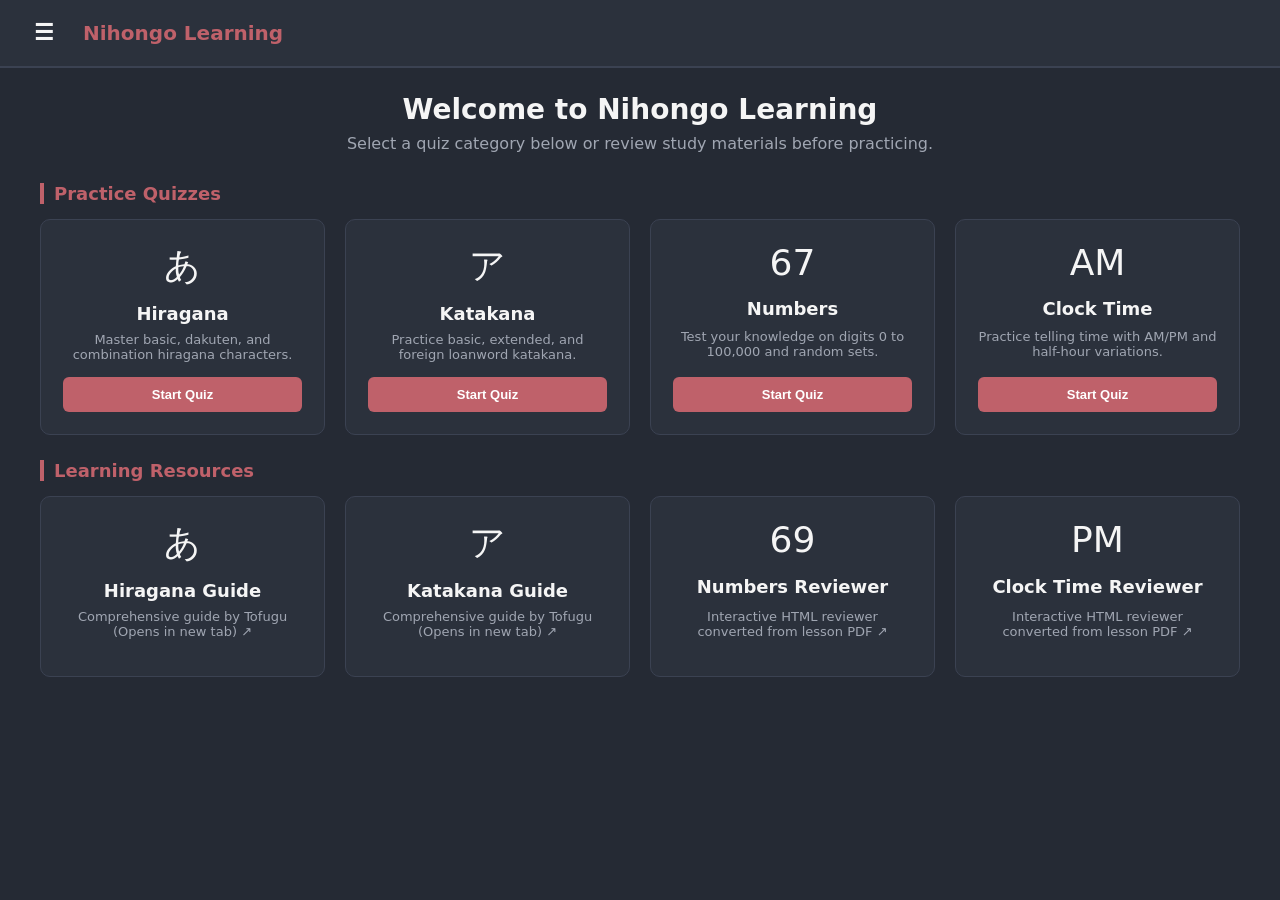
==== index.html @ e09e74f8 "fix(ui): center learning resource view" ====
<!DOCTYPE html>
<html lang="en">
<head>
    <meta charset="UTF-8">
    <meta name="viewport" content="width=device-width, initial-scale=1.0">
    <title>Nihongo Learning</title>
    <link rel="stylesheet" href="style.css">
</head>
<body>

    <!-- Top Navigation Bar -->
    <header class="navbar">
        <button id="sidebar-toggle" class="icon-btn" onclick="toggleSidebar()">☰</button>
        <h1 onclick="switchView('dashboard')" class="app-title">Nihongo Learning</h1>
    </header>

    <!-- Collapsible Sidebar -->
    <aside id="sidebar" class="sidebar">
        <div class="sidebar-header">
            <button class="close-btn" onclick="toggleSidebar()">✕</button>
        </div>
        <nav class="sidebar-nav">
            <button onclick="switchView('hiragana')">Hiragana Quiz</button>
            <button onclick="switchView('katakana')">Katakana Quiz</button>
            <button onclick="switchView('numbers')">Numbers Quiz</button>
            <button onclick="switchView('time')">Clock Time Quiz</button>
            <button onclick="switchView('resources')">Learning Resources</button>
        </nav>
    </aside>

    <!-- Main Content Area -->
    <main id="main-content">

        <!-- DASHBOARD VIEW -->
        <section id="view-dashboard" class="view active">
            <div class="dashboard-hero">
                <h2>Welcome to Nihongo Learning</h2>
                <p>Select a quiz category below or review study materials before practicing.</p>
            </div>

            <div class="dashboard-container">
                <div class="section-title">Practice Quizzes</div>
                <div class="dashboard-grid">
                    <div class="dash-card" onclick="switchView('hiragana')">
                        <div class="dash-icon">あ</div>
                        <h3>Hiragana</h3>
                        <p>Master basic, dakuten, and combination hiragana characters.</p>
                        <button class="primary-btn" onclick="switchView('hiragana')">Start Quiz</button>
                    </div>
                    <div class="dash-card" onclick="switchView('katakana')">
                        <div class="dash-icon">ア</div>
                        <h3>Katakana</h3>
                        <p>Practice basic, extended, and foreign loanword katakana.</p>
                        <button class="primary-btn" onclick="switchView('katakana')">Start Quiz</button>
                    </div>
                    <div class="dash-card" onclick="switchView('numbers')">
                        <div class="dash-icon">67</div>
                        <h3>Numbers</h3>
                        <p>Test your knowledge on digits 0 to 100,000 and random sets.</p>
                        <button class="primary-btn" onclick="switchView('numbers')">Start Quiz</button>
                    </div>
                    <div class="dash-card" onclick="switchView('time')">
                        <div class="dash-icon">AM</div>
                        <h3>Clock Time</h3>
                        <p>Practice telling time with AM/PM and half-hour variations.</p>
                        <button class="primary-btn" onclick="switchView('time')">Start Quiz</button>
                    </div>
                </div>

                <div class="section-title">Learning Resources</div>
                <div class="dashboard-grid">
                    <a href="https://www.tofugu.com/japanese/learn-hiragana/" target="_blank" class="dash-card resource-card">
                        <div class="dash-icon">あ</div>
                        <h3>Hiragana Guide</h3>
                        <p>Comprehensive guide by Tofugu (Opens in new tab) ↗</p>
                    </a>
                    <a href="https://www.tofugu.com/japanese/learn-katakana/" target="_blank" class="dash-card resource-card">
                        <div class="dash-icon">ア</div>
                        <h3>Katakana Guide</h3>
                        <p>Comprehensive guide by Tofugu (Opens in new tab) ↗</p>
                    </a>
                    <a href="numbers-resource.html" class="dash-card resource-card">
                        <div class="dash-icon">69</div>
                        <h3>Numbers Reviewer</h3>
                        <p>Interactive HTML reviewer converted from lesson PDF ↗</p>
                    </a>
                    <a href="time-resource.html" class="dash-card resource-card">
                        <div class="dash-icon">PM</div>
                        <h3>Clock Time Reviewer</h3>
                        <p>Interactive HTML reviewer converted from lesson PDF ↗</p>
                    </a>
                </div>
            </div>
        </section>

        <!-- KANA QUIZ VIEW (Hiragana & Katakana Shared Structure) -->
        <section id="view-kana" class="view">
            <h2 id="kana-quiz-title">Kana Practice Quiz</h2>
            
            <div class="controls-wrapper">
                <div class="control-group">
                    <span class="control-label">Category:</span>
                    <button id="btn-kana-basic" class="active" onclick="setKanaCategory('basic')">Basic</button>
                    <button id="btn-kana-dakuten" onclick="setKanaCategory('dakuten')">Dakuten/Handakuten</button>
                    <button id="btn-kana-youon" onclick="setKanaCategory('youon')">Youon/Extended</button>
                    <button id="btn-kana-all" onclick="setKanaCategory('all')">All Combined</button>
                </div>

                <div class="control-group">
                    <span class="control-label">Mode:</span>
                    <button id="btn-kana-mode-full" class="active" onclick="setKanaMode('full')">Show All Set</button>
                    <button id="btn-kana-mode-50" onclick="setKanaMode('50')">50 Random Quiz</button>
                </div>

                <div class="control-group">
                    <button class="action-btn" onclick="generateKanaQuiz()">Randomize</button>
                    <button id="btn-answers-kana" class="action-btn" onclick="toggleAnswers()">Show Answers</button>
                </div>
            </div>

            <div id="quiz-grid-kana" class="grid"></div>
        </section>

        <!-- NUMBERS QUIZ VIEW -->
        <section id="view-numbers" class="view">
            <h2 class="quiz-title">Numbers Practice Quiz</h2>
            <div class="controls-wrapper">
                <div class="control-group">
                    <span class="control-label">Set:</span>
                    <button id="btn-num-pdf" class="active" onclick="setNumbersType('pdf')">Standard Set (PDF)</button>
                    <button id="btn-num-random" onclick="setNumbersType('random')">50 Random Numbers</button>
                </div>
                <div class="control-group">
                    <span class="control-label">Display:</span>
                    <button id="btn-num-disp-num" class="active" onclick="setNumbersDisplayMode('num')">Numbers (1, 10)</button>
                    <button id="btn-num-disp-jp" onclick="setNumbersDisplayMode('jpText')">Japanese (一, 十)</button>
                </div>
                <div class="control-group">
                    <button class="action-btn" onclick="generateNumbersQuiz()">Randomize</button>
                    <button id="btn-answers-num" class="action-btn" onclick="toggleAnswers()">Show Answers</button>
                </div>
            </div>
            <div id="quiz-grid-numbers" class="grid"></div>
        </section>

        <!-- CLOCK TIME QUIZ VIEW -->
        <section id="view-time" class="view">
            <h2 class="quiz-title">Clock Time Practice Quiz</h2>
            <div class="controls-wrapper">
                <div class="control-group">
                    <span class="control-label">Set:</span>
                    <button id="btn-time-pdf" class="active" onclick="setTimeType('pdf')">Telling Time (PDF)</button>
                    <button id="btn-time-random" onclick="setTimeType('random')">50 Random Clock Times (AM/PM)</button>
                </div>
                <div class="control-group">
                    <span class="control-label">Display:</span>
                    <button id="btn-time-disp-num" class="active"  onclick="setTimeDisplayMode('num')">Clock/Digits (1:00 AM)</button>
                    <button id="btn-time-disp-jp" onclick="setTimeDisplayMode('jpText')">Japanese (午前1時)</button>
                </div>
                <div class="control-group">
                    <button class="action-btn" onclick="generateTimeQuiz()">Randomize</button>
                    <button id="btn-answers-time" class="action-btn" onclick="toggleAnswers()">Show Answers</button>
                </div>
            </div>
            <div id="quiz-grid-time" class="grid"></div>
        </section>

        <!-- RESOURCES VIEW -->
        <section id="view-resources" class="view">
            <div class="dashboard-container">
                <h2>Learning Resources</h2>
                <p class="section-margin">Access study materials and references for all quiz topics.</p>
                <div class="dashboard-grid">
                    <a href="https://www.tofugu.com/japanese/learn-hiragana/" target="_blank" class="dash-card resource-card">
                        <div class="dash-icon">あ</div>
                        <h3>Tofugu Hiragana Guide</h3>
                        <p>Complete Hiragana mnemonics and reading lessons.</p>
                    </a>
                    <a href="https://www.tofugu.com/japanese/learn-katakana/" target="_blank" class="dash-card resource-card">
                        <div class="dash-icon">ア</div>
                        <h3>Tofugu Katakana Guide</h3>
                        <p>Complete Katakana mnemonics and practice rules.</p>
                    </a>
                    <a href="numbers-resource.html" class="dash-card resource-card">
                        <div class="dash-icon">01</div>
                        <h3>Japanese Numbers Reviewer</h3>
                        <p>Place values, counters, and pronunciation exceptions.</p>
                    </a>
                    <a href="time-resource.html" class="dash-card resource-card">
                        <div class="dash-icon">PM</div>
                        <h3>Clock Time Reviewer</h3>
                        <p>Hours, minutes, AM/PM, and half-hour readings.</p>
                    </a>
                </div>
            </div>
        </section>
    </main>

    <script src="script.js"></script>
</body>
</html>
---- style.css ----
:root {
    --primary: #bf616a;
    --primary-hover: #d06f79;
    --secondary: #2b313c;
    --bg-color: #252a34;
    --card-bg: #2b313c;
    --text-color: #f5f5f5;
    --text-muted: #a0a6b2;
    --border-color: #3b4252;
    --correct-bg: #2e3e38;
    --correct-border: #a3be8c;
    --incorrect-bg: #4c3238;
    --incorrect-border: #bf616a;
}

* {
    box-sizing: border-box;
    margin: 0;
    padding: 0;
}

body {
    font-family: 'Segoe UI', system-ui, -apple-system, BlinkMacSystemFont, Roboto, sans-serif;
    background-color: var(--bg-color);
    color: var(--text-color);
    min-height: 100vh;
    display: flex;
    flex-direction: column;
}

/* Navbar */
.navbar {
    background-color: var(--secondary);
    display: flex;
    align-items: center;
    padding: 12px 20px;
    border-bottom: 2px solid var(--border-color);
    position: sticky;
    top: 0;
    z-index: 100;
}

.icon-btn {
    background: transparent;
    border: none;
    color: var(--text-color);
    font-size: 22px;
    cursor: pointer;
    margin-right: 15px;
}

.app-title {
    font-size: 20px;
    font-weight: bold;
    color: var(--primary);
    cursor: pointer;
}

/* Sidebar */
.sidebar {
    position: fixed;
    top: 0;
    left: -260px;
    width: 260px;
    height: 100%;
    background-color: var(--secondary);
    border-right: 2px solid var(--border-color);
    z-index: 200;
    transition: left 0.3s ease;
    display: flex;
    flex-direction: column;
}

.sidebar.open {
    left: 0;
}

.sidebar-header {
    display: flex;
    justify-content: space-between;
    align-items: center;
    padding: 18px 20px;
    border-bottom: 1px solid var(--border-color);
    font-weight: bold;
    color: var(--primary);
}

.close-btn {
    background: transparent;
    border: none;
    color: var(--text-color);
    font-size: 18px;
    cursor: pointer;
}

.sidebar-nav {
    display: flex;
    flex-direction: column;
    padding: 15px 10px;
    gap: 8px;
}

.sidebar-nav button {
    background: transparent;
    color: var(--text-color);
    border: none;
    padding: 12px 15px;
    text-align: left;
    font-size: 15px;
    border-radius: 6px;
    cursor: pointer;
    transition: background 0.2s;
}

.sidebar-nav button:hover {
    background-color: var(--primary);
}

/* Main Layout & Views */
main {
    flex: 1;
    padding: 25px;
    max-width: 1600px;
    width: 100%;
    margin: 0 auto;
}

.view {
    display: none;
}

.view.active {
    display: block;
}

/* Dashboard */
.dashboard-hero {
    text-align: center;
    margin-bottom: 30px;
}

.dashboard-hero h2 {
    color: var(--text-color);
    font-size: 28px;
    margin-bottom: 8px;
}

.dashboard-hero p {
    color: var(--text-muted);
}

.dashboard-container {
    max-width: 1200px;
    margin: 0 auto;
    width: 100%;
}

.section-title {
    font-size: 18px;
    font-weight: bold;
    color: var(--primary);
    margin: 25px 0 15px 0;
    border-left: 4px solid var(--primary);
    padding-left: 10px;
    
}

.dashboard-grid {
    display: grid;
    grid-template-columns: repeat(auto-fill, minmax(240px, 1fr));
    gap: 20px;
}

.dash-card {
    background-color: var(--card-bg);
    border-radius: 10px;
    padding: 22px;
    text-align: center;
    border: 1px solid var(--border-color);
    text-decoration: none;
    color: var(--text-color);
    transition: transform 0.2s, border-color 0.2s;
    display: flex;
    flex-direction: column;
    justify-content: space-between;
    cursor: pointer;
}

.dash-card:hover {
    transform: translateY(-4px);
    border-color: var(--primary);
}

.dash-icon {
    font-size: 36px;
    margin-bottom: 12px;
}

.dash-card h3 {
    margin-bottom: 8px;
    font-size: 18px;
}

.dash-card p {
    font-size: 13px;
    color: var(--text-muted);
    margin-bottom: 15px;
}

.primary-btn {
    background-color: var(--primary);
    color: white;
    border: none;
    padding: 10px 16px;
    border-radius: 6px;
    cursor: pointer;
    font-weight: bold;
    transition: background-color 0.2s;
}

.primary-btn:hover {
    background-color: var(--primary-hover);
}

#kana-quiz-title, .quiz-title {
    margin-bottom: 8px;
}

.section-margin {
    margin-bottom: 16px;
}

/* Controls */
.controls-wrapper {
    display: flex;
    flex-direction: column;
    gap: 12px;
    background-color: var(--card-bg);
    padding: 15px;
    border-radius: 8px;
    margin-bottom: 25px;
    border: 1px solid var(--border-color);
}

.control-group {
    display: flex;
    gap: 8px;
    flex-wrap: wrap;
    align-items: center;
}

.control-label {
    font-size: 13px;
    color: var(--text-muted);
    font-weight: bold;
    margin-right: 5px;
}

button {
    padding: 8px 14px;
    font-size: 13px;
    cursor: pointer;
    border: 1px solid var(--border-color);
    background-color: transparent;
    color: var(--text-color);
    border-radius: 6px;
    transition: all 0.2s ease-in-out;
    font-weight: bold;
}

button.active {
    background-color: var(--primary);
    border-color: var(--primary);
    color: white;
}

button.action-btn {
    border-color: var(--primary);
    color: var(--primary);
}

button.action-btn:hover {
    background-color: var(--primary);
    color: white;
}

button:hover:not(.action-btn):not(.active) {
    background-color: var(--border-color);
}

/* Quiz Cards Grid */
.grid {
    display: grid;
    grid-template-columns: repeat(auto-fill, minmax(210px, 1fr)); /* Increased from 160px for wider cards */
    gap: 20px; /* Slightly increased gap for larger cards */
    align-items: start;
}

.card {
    background-color: var(--card-bg);
    border-radius: 10px;
    padding: 24px 16px; /* Increased padding */
    display: flex;
    flex-direction: column;
    align-items: center;
    border: 1px solid var(--border-color);
}

.prompt-text {
    font-size: 32px; /* Reduced from 26px so long kanji/time strings fit cleanly */
    font-weight: bold;
    margin-bottom: 12px;
    height: 48px; /* Fixed height for 1-2 lines of prompt text */
    display: flex;
    align-items: center;
    justify-content: center;
    text-align: center;
    word-break: break-word;
}

input {
    width: 100%;
    padding: 8px;
    box-sizing: border-box;
    border: 2px solid var(--border-color);
    background-color: var(--bg-color);
    color: var(--text-color);
    border-radius: 5px;
    text-align: center;
    font-size: 14px;
    outline: none;
    transition: border-color 0.2s, background-color 0.2s;
}

input.correct {
    border-color: var(--correct-border);
    background-color: var(--correct-bg);
}

input.incorrect {
    border-color: var(--incorrect-border);
    background-color: var(--incorrect-bg);
}

.answer-hint {
    margin-top: 8px;
    font-size: 11px; /* Slightly smaller for long romaji variations */
    color: var(--primary);
    font-weight: bold;
    height: 36px; /* Fixed height so all cards reserve identical answer space */
    opacity: 0;
    transition: opacity 0.2s;
    word-break: break-word;
    text-align: center;
    display: flex;
    align-items: center;
    justify-content: center;
    overflow-y: auto; /* Handles extremely long romaji variations smoothly */
}

.show-answers .answer-hint {
    opacity: 1;
}

/* Reviewer Pages */
.reviewer-table {
    width: 100%;
    border-collapse: collapse;
    margin: 20px 0;
    background-color: var(--card-bg);
    border-radius: 8px;
    overflow: hidden;
}

.reviewer-table th, .reviewer-table td {
    padding: 12px 15px;
    border: 1px solid var(--border-color);
    text-align: left;
}

.reviewer-table th {
    background-color: var(--secondary);
    color: var(--primary);
}
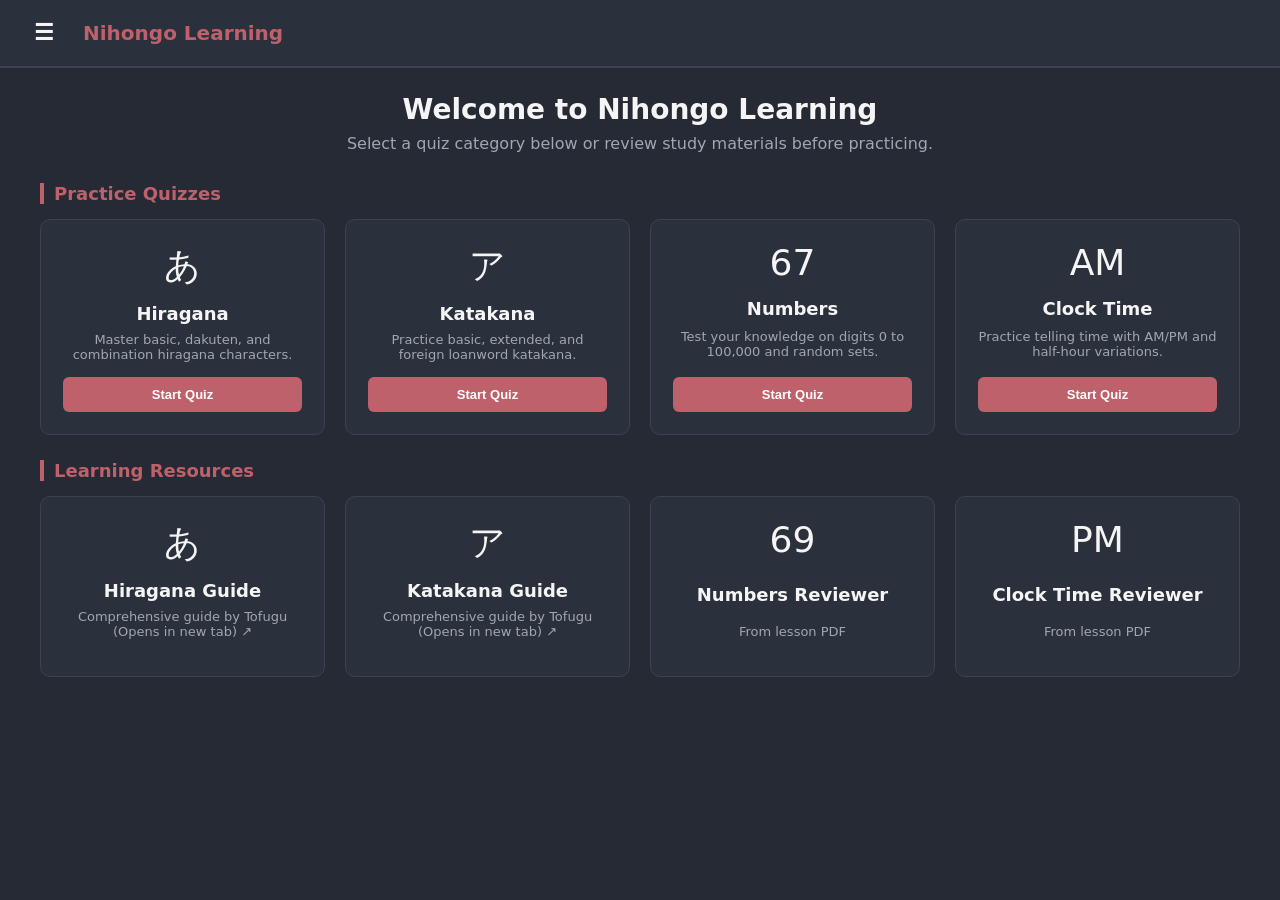
==== commit 4aab8379: "refactor(ui): change learning resource label" ====
--- a/index.html
+++ b/index.html
@@ -82,12 +82,12 @@
                     <a href="numbers-resource.html" class="dash-card resource-card">
                         <div class="dash-icon">69</div>
                         <h3>Numbers Reviewer</h3>
-                        <p>Interactive HTML reviewer converted from lesson PDF ↗</p>
+                        <p>From lesson PDF</p>
                     </a>
                     <a href="time-resource.html" class="dash-card resource-card">
                         <div class="dash-icon">PM</div>
                         <h3>Clock Time Reviewer</h3>
-                        <p>Interactive HTML reviewer converted from lesson PDF ↗</p>
+                        <p>From lesson PDF</p>
                     </a>
                 </div>
             </div>
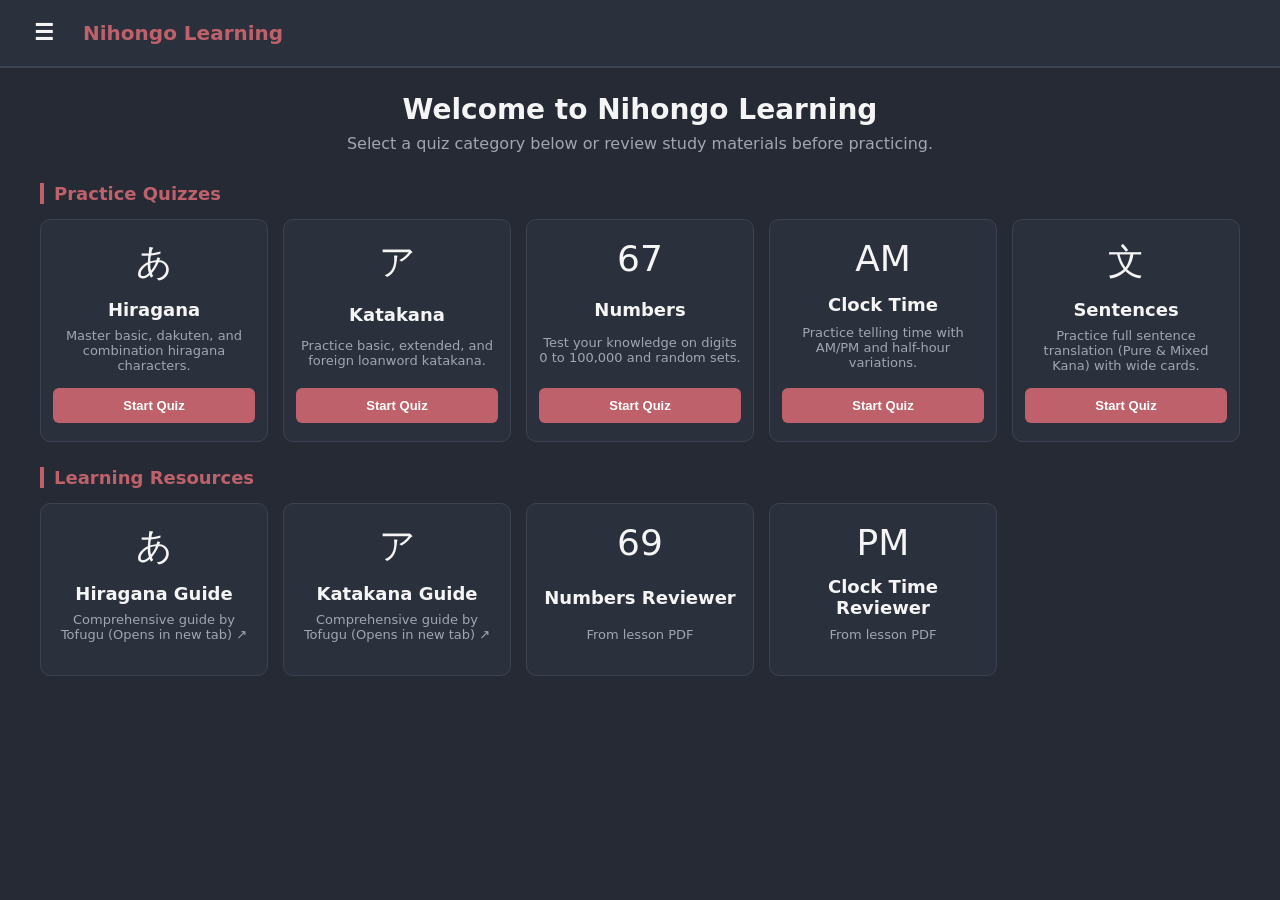
==== commit cb8c27a6: "feat: add sentence quiz and expand words dataset" ====
--- a/index.html
+++ b/index.html
@@ -2,7 +2,7 @@
 <html lang="en">
 <head>
     <meta charset="UTF-8">
-    <meta name="viewport" content="width=device-width, initial-scale=1.0">
+    <meta name="viewport" content="width=device-width, initial-scale=1.0, maximum-scale=1.0, user-scalable=no">
     <title>Nihongo Learning</title>
     <link rel="stylesheet" href="style.css">
 </head>
@@ -65,6 +65,12 @@
                         <p>Practice telling time with AM/PM and half-hour variations.</p>
                         <button class="primary-btn" onclick="switchView('time')">Start Quiz</button>
                     </div>
+                    <div class="dash-card" onclick="window.location.href='sentences.html'">
+                        <div class="dash-icon">文</div>
+                        <h3>Sentences</h3>
+                        <p>Practice full sentence translation (Pure & Mixed Kana) with wide cards.</p>
+                        <button class="primary-btn" onclick="window.location.href='sentences.html'">Start Quiz</button>
+                    </div>
                 </div>
 
                 <div class="section-title">Learning Resources</div>
@@ -103,6 +109,7 @@
                     <button id="btn-kana-basic" class="active" onclick="setKanaCategory('basic')">Basic</button>
                     <button id="btn-kana-dakuten" onclick="setKanaCategory('dakuten')">Dakuten/Handakuten</button>
                     <button id="btn-kana-youon" onclick="setKanaCategory('youon')">Youon/Extended</button>
+                    <button id="btn-kana-words" onclick="setKanaCategory('words')">Words</button>
                     <button id="btn-kana-all" onclick="setKanaCategory('all')">All Combined</button>
                 </div>
 
@@ -113,12 +120,24 @@
                 </div>
 
                 <div class="control-group">
-                    <button class="action-btn" onclick="generateKanaQuiz()">Randomize</button>
+                    <span class="control-label">Prompt:</span>
+                    <button id="btn-kana-dir-jp" class="active" onclick="setKanaDirection('normal')">Japanese → Romaji</button>
+                    <button id="btn-kana-dir-romaji" onclick="setKanaDirection('reverse')">Romaji → Japanese</button>
+                </div>
+
+                <div class="control-group">
+                    <button class="action-btn" onclick="generateKanaQuiz(true)">Randomize</button>
                     <button id="btn-answers-kana" class="action-btn" onclick="toggleAnswers()">Show Answers</button>
                 </div>
             </div>
 
             <div id="quiz-grid-kana" class="grid"></div>
+
+            <!-- Bottom Controls -->
+            <div class="bottom-controls">
+                <button class="primary-btn" onclick="restartKanaQuiz()">Restart Quiz</button>
+                <button class="action-btn" onclick="scrollToTop()">Change Options</button>
+            </div>
         </section>
 
         <!-- NUMBERS QUIZ VIEW -->
@@ -136,11 +155,15 @@
                     <button id="btn-num-disp-jp" onclick="setNumbersDisplayMode('jpText')">Japanese (一, 十)</button>
                 </div>
                 <div class="control-group">
-                    <button class="action-btn" onclick="generateNumbersQuiz()">Randomize</button>
+                    <button class="action-btn" onclick="generateNumbersQuiz(true)">Randomize</button>
                     <button id="btn-answers-num" class="action-btn" onclick="toggleAnswers()">Show Answers</button>
                 </div>
             </div>
             <div id="quiz-grid-numbers" class="grid"></div>
+            <div class="bottom-controls">
+                <button class="primary-btn" onclick="restartNumbersQuiz()">Restart Quiz</button>
+                <button class="action-btn" onclick="scrollToTop()">Change Options</button>
+            </div>
         </section>
 
         <!-- CLOCK TIME QUIZ VIEW -->
@@ -158,11 +181,15 @@
                     <button id="btn-time-disp-jp" onclick="setTimeDisplayMode('jpText')">Japanese (午前1時)</button>
                 </div>
                 <div class="control-group">
-                    <button class="action-btn" onclick="generateTimeQuiz()">Randomize</button>
+                    <button class="action-btn" onclick="generateTimeQuiz(true)">Randomize</button>
                     <button id="btn-answers-time" class="action-btn" onclick="toggleAnswers()">Show Answers</button>
                 </div>
             </div>
             <div id="quiz-grid-time" class="grid"></div>
+            <div class="bottom-controls">
+                <button class="primary-btn" onclick="restartTimeQuiz()">Restart Quiz</button>
+                <button class="action-btn" onclick="scrollToTop()">Change Options</button>
+            </div>
         </section>
 
         <!-- RESOURCES VIEW -->
--- a/style.css
+++ b/style.css
@@ -13,6 +13,11 @@
     --incorrect-border: #bf616a;
 }
 
+::selection {
+    background-color: var(--primary);
+    color: var(--text-color);
+}
+
 * {
     box-sizing: border-box;
     margin: 0;
@@ -167,14 +172,20 @@
 
 .dashboard-grid {
     display: grid;
-    grid-template-columns: repeat(auto-fill, minmax(240px, 1fr));
-    gap: 20px;
+    grid-template-columns: repeat(5, minmax(180px, 1fr));
+    gap: 15px;
+}
+
+@media (max-width: 1100px) {
+    .dashboard-grid {
+        grid-template-columns: repeat(auto-fit, minmax(200px, 1fr));
+    }
 }
 
 .dash-card {
     background-color: var(--card-bg);
     border-radius: 10px;
-    padding: 22px;
+    padding: 18px 12px;
     text-align: center;
     border: 1px solid var(--border-color);
     text-decoration: none;
@@ -327,7 +338,7 @@
     color: var(--text-color);
     border-radius: 5px;
     text-align: center;
-    font-size: 14px;
+    font-size: 16px;
     outline: none;
     transition: border-color 0.2s, background-color 0.2s;
 }
@@ -344,7 +355,7 @@
 
 .answer-hint {
     margin-top: 8px;
-    font-size: 11px; /* Slightly smaller for long romaji variations */
+    font-size: 13px; /* Slightly smaller for long romaji variations */
     color: var(--primary);
     font-weight: bold;
     height: 36px; /* Fixed height so all cards reserve identical answer space */
@@ -360,6 +371,17 @@
 
 .show-answers .answer-hint {
     opacity: 1;
+}
+
+/* Bottom Controls */
+.bottom-controls {
+    display: flex;
+    justify-content: center;
+    gap: 15px;
+    margin-top: 35px;
+    padding-top: 20px;
+    border-top: 1px solid var(--border-color);
+    flex-wrap: wrap;
 }
 
 /* Reviewer Pages */
@@ -381,4 +403,28 @@
 .reviewer-table th {
     background-color: var(--secondary);
     color: var(--primary);
+}
+
+/* Wide Sentence Layout */
+.sentence-grid {
+    grid-template-columns: 1fr !important; /* Forces a single wide column */
+    max-width: 900px;
+    margin: 0 auto;
+}
+
+.sentence-card {
+    padding: 24px 30px;
+    width: 100%;
+}
+
+.sentence-card .prompt-text {
+    font-size: 32px;
+    height: auto;
+    min-height: 50px;
+    text-align: center;
+}
+
+.sentence-card input {
+    font-size: 16px;
+    padding: 12px;
 }
